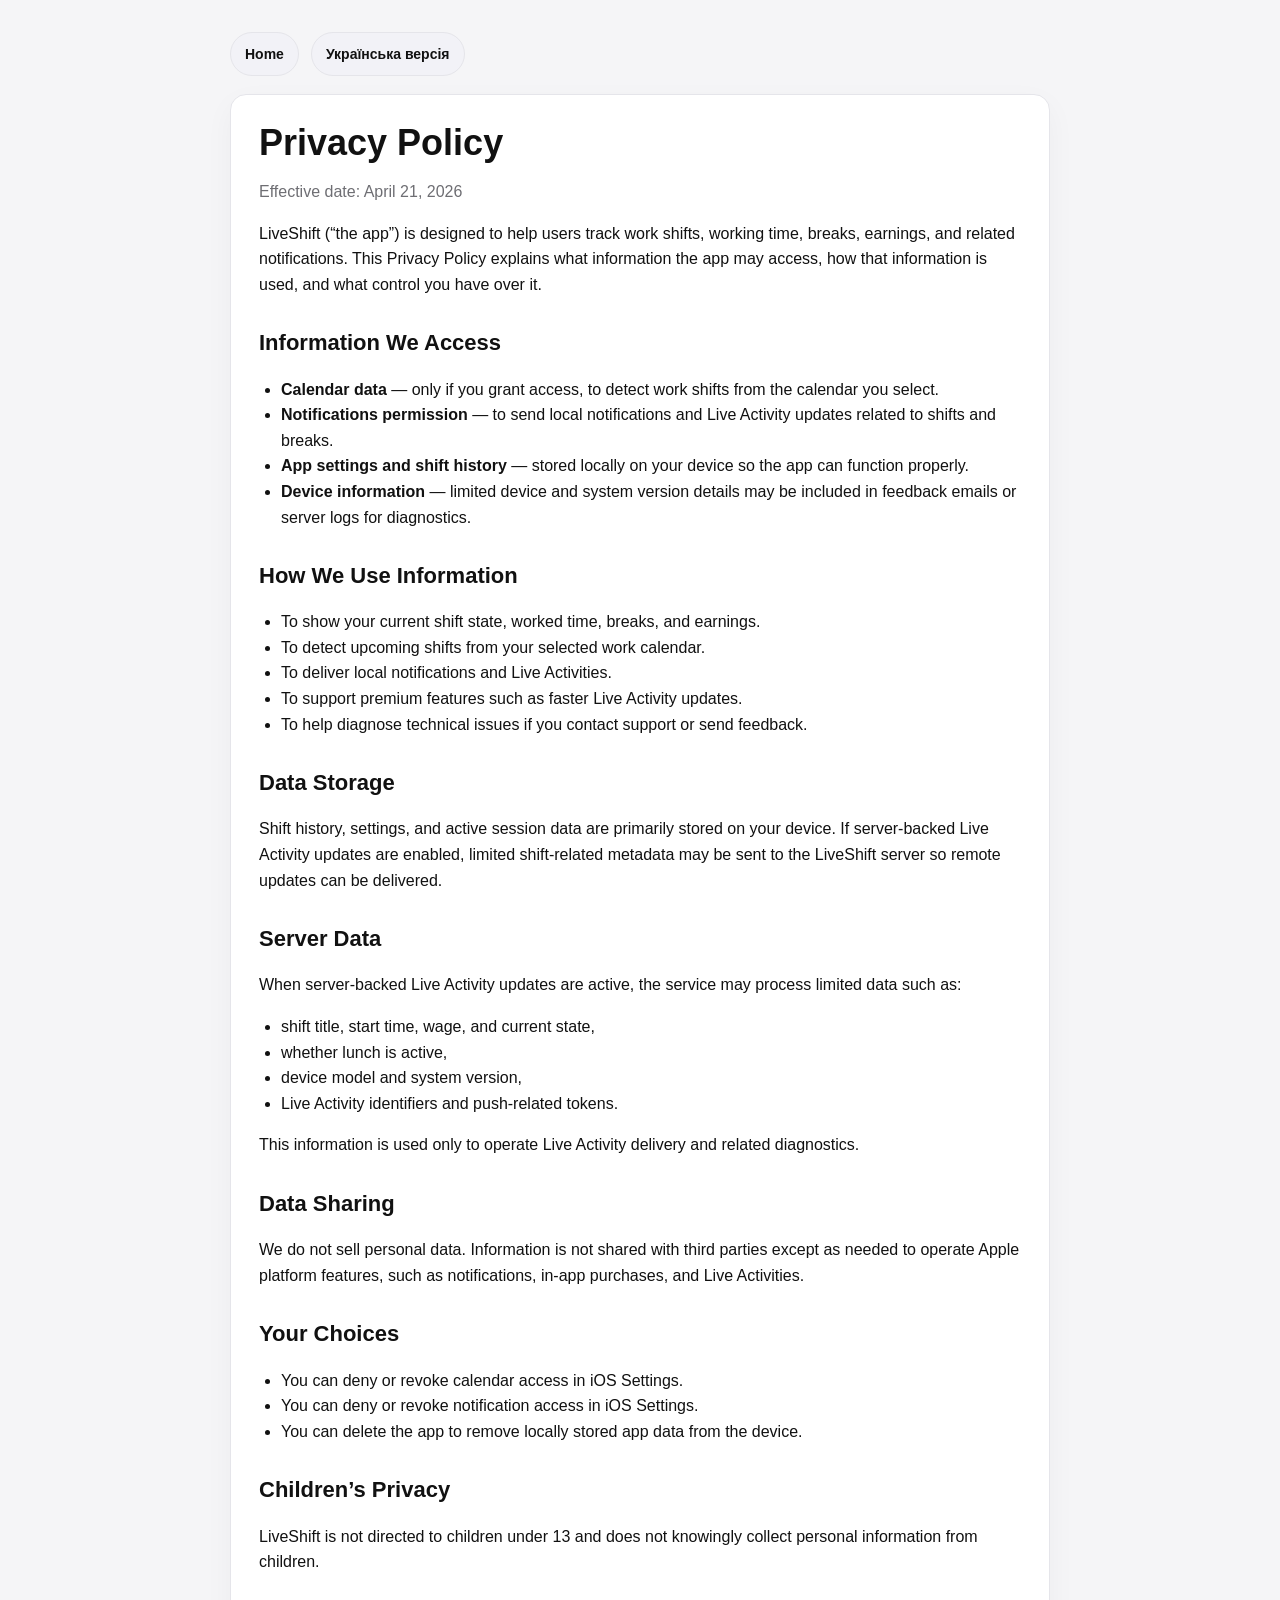
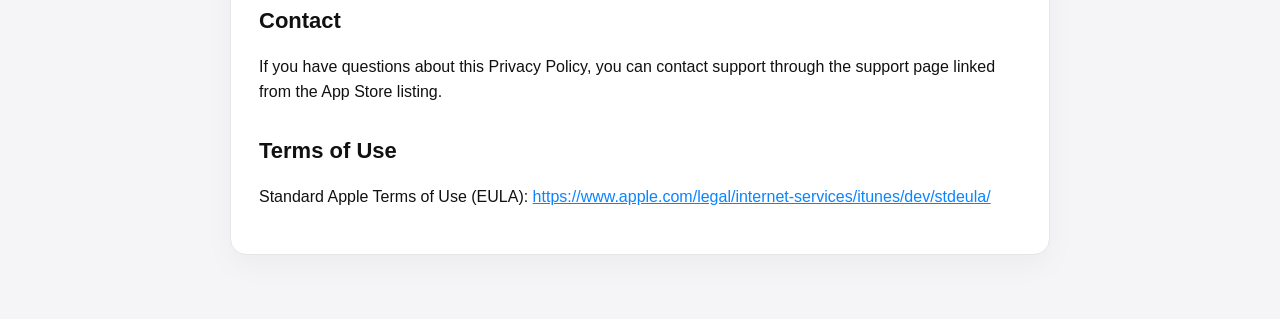
==== privacy-policy-en.html @ 9b794d7e "Initial GitHub Pages site" ====
<!doctype html>
<html lang="en">
<head>
  <meta charset="utf-8">
  <meta name="viewport" content="width=device-width, initial-scale=1">
  <title>LiveShift Privacy Policy</title>
  <style>
    :root {
      color-scheme: light;
      --bg: #f5f5f7;
      --card: #ffffff;
      --text: #111111;
      --muted: #6e6e73;
      --border: #e5e5ea;
      --accent: #0a84ff;
    }
    * { box-sizing: border-box; }
    body {
      margin: 0;
      font-family: -apple-system, BlinkMacSystemFont, "Segoe UI", sans-serif;
      background: var(--bg);
      color: var(--text);
      line-height: 1.6;
    }
    .wrap {
      max-width: 860px;
      margin: 0 auto;
      padding: 32px 20px 64px;
    }
    .card {
      background: var(--card);
      border: 1px solid var(--border);
      border-radius: 16px;
      padding: 28px;
      box-shadow: 0 10px 30px rgba(0,0,0,0.04);
    }
    h1 { font-size: 36px; line-height: 1.1; margin: 0 0 12px; }
    h2 { font-size: 22px; margin: 28px 0 10px; }
    p, li { font-size: 16px; }
    .muted { color: var(--muted); }
    a { color: var(--accent); }
    ul { padding-left: 22px; }
    .topbar {
      display: flex;
      gap: 12px;
      flex-wrap: wrap;
      margin-bottom: 18px;
    }
    .chip {
      text-decoration: none;
      color: var(--text);
      background: #f2f2f7;
      border: 1px solid var(--border);
      border-radius: 999px;
      padding: 10px 14px;
      font-weight: 600;
      font-size: 14px;
    }
  </style>
</head>
<body>
  <main class="wrap">
    <div class="topbar">
      <a class="chip" href="./index.html">Home</a>
      <a class="chip" href="./privacy-policy-uk.html">Українська версія</a>
    </div>

    <article class="card">
      <h1>Privacy Policy</h1>
      <p class="muted">Effective date: April 21, 2026</p>

      <p>
        LiveShift (“the app”) is designed to help users track work shifts, working time, breaks, earnings, and related notifications.
        This Privacy Policy explains what information the app may access, how that information is used, and what control you have over it.
      </p>

      <h2>Information We Access</h2>
      <ul>
        <li><strong>Calendar data</strong> — only if you grant access, to detect work shifts from the calendar you select.</li>
        <li><strong>Notifications permission</strong> — to send local notifications and Live Activity updates related to shifts and breaks.</li>
        <li><strong>App settings and shift history</strong> — stored locally on your device so the app can function properly.</li>
        <li><strong>Device information</strong> — limited device and system version details may be included in feedback emails or server logs for diagnostics.</li>
      </ul>

      <h2>How We Use Information</h2>
      <ul>
        <li>To show your current shift state, worked time, breaks, and earnings.</li>
        <li>To detect upcoming shifts from your selected work calendar.</li>
        <li>To deliver local notifications and Live Activities.</li>
        <li>To support premium features such as faster Live Activity updates.</li>
        <li>To help diagnose technical issues if you contact support or send feedback.</li>
      </ul>

      <h2>Data Storage</h2>
      <p>
        Shift history, settings, and active session data are primarily stored on your device. If server-backed Live Activity updates are enabled,
        limited shift-related metadata may be sent to the LiveShift server so remote updates can be delivered.
      </p>

      <h2>Server Data</h2>
      <p>
        When server-backed Live Activity updates are active, the service may process limited data such as:
      </p>
      <ul>
        <li>shift title, start time, wage, and current state,</li>
        <li>whether lunch is active,</li>
        <li>device model and system version,</li>
        <li>Live Activity identifiers and push-related tokens.</li>
      </ul>
      <p>
        This information is used only to operate Live Activity delivery and related diagnostics.
      </p>

      <h2>Data Sharing</h2>
      <p>
        We do not sell personal data. Information is not shared with third parties except as needed to operate Apple platform features,
        such as notifications, in-app purchases, and Live Activities.
      </p>

      <h2>Your Choices</h2>
      <ul>
        <li>You can deny or revoke calendar access in iOS Settings.</li>
        <li>You can deny or revoke notification access in iOS Settings.</li>
        <li>You can delete the app to remove locally stored app data from the device.</li>
      </ul>

      <h2>Children’s Privacy</h2>
      <p>
        LiveShift is not directed to children under 13 and does not knowingly collect personal information from children.
      </p>

      <h2>Contact</h2>
      <p>
        If you have questions about this Privacy Policy, you can contact support through the support page linked from the App Store listing.
      </p>

      <h2>Terms of Use</h2>
      <p>
        Standard Apple Terms of Use (EULA):
        <a href="https://www.apple.com/legal/internet-services/itunes/dev/stdeula/">
          https://www.apple.com/legal/internet-services/itunes/dev/stdeula/
        </a>
      </p>
    </article>
  </main>
</body>
</html>
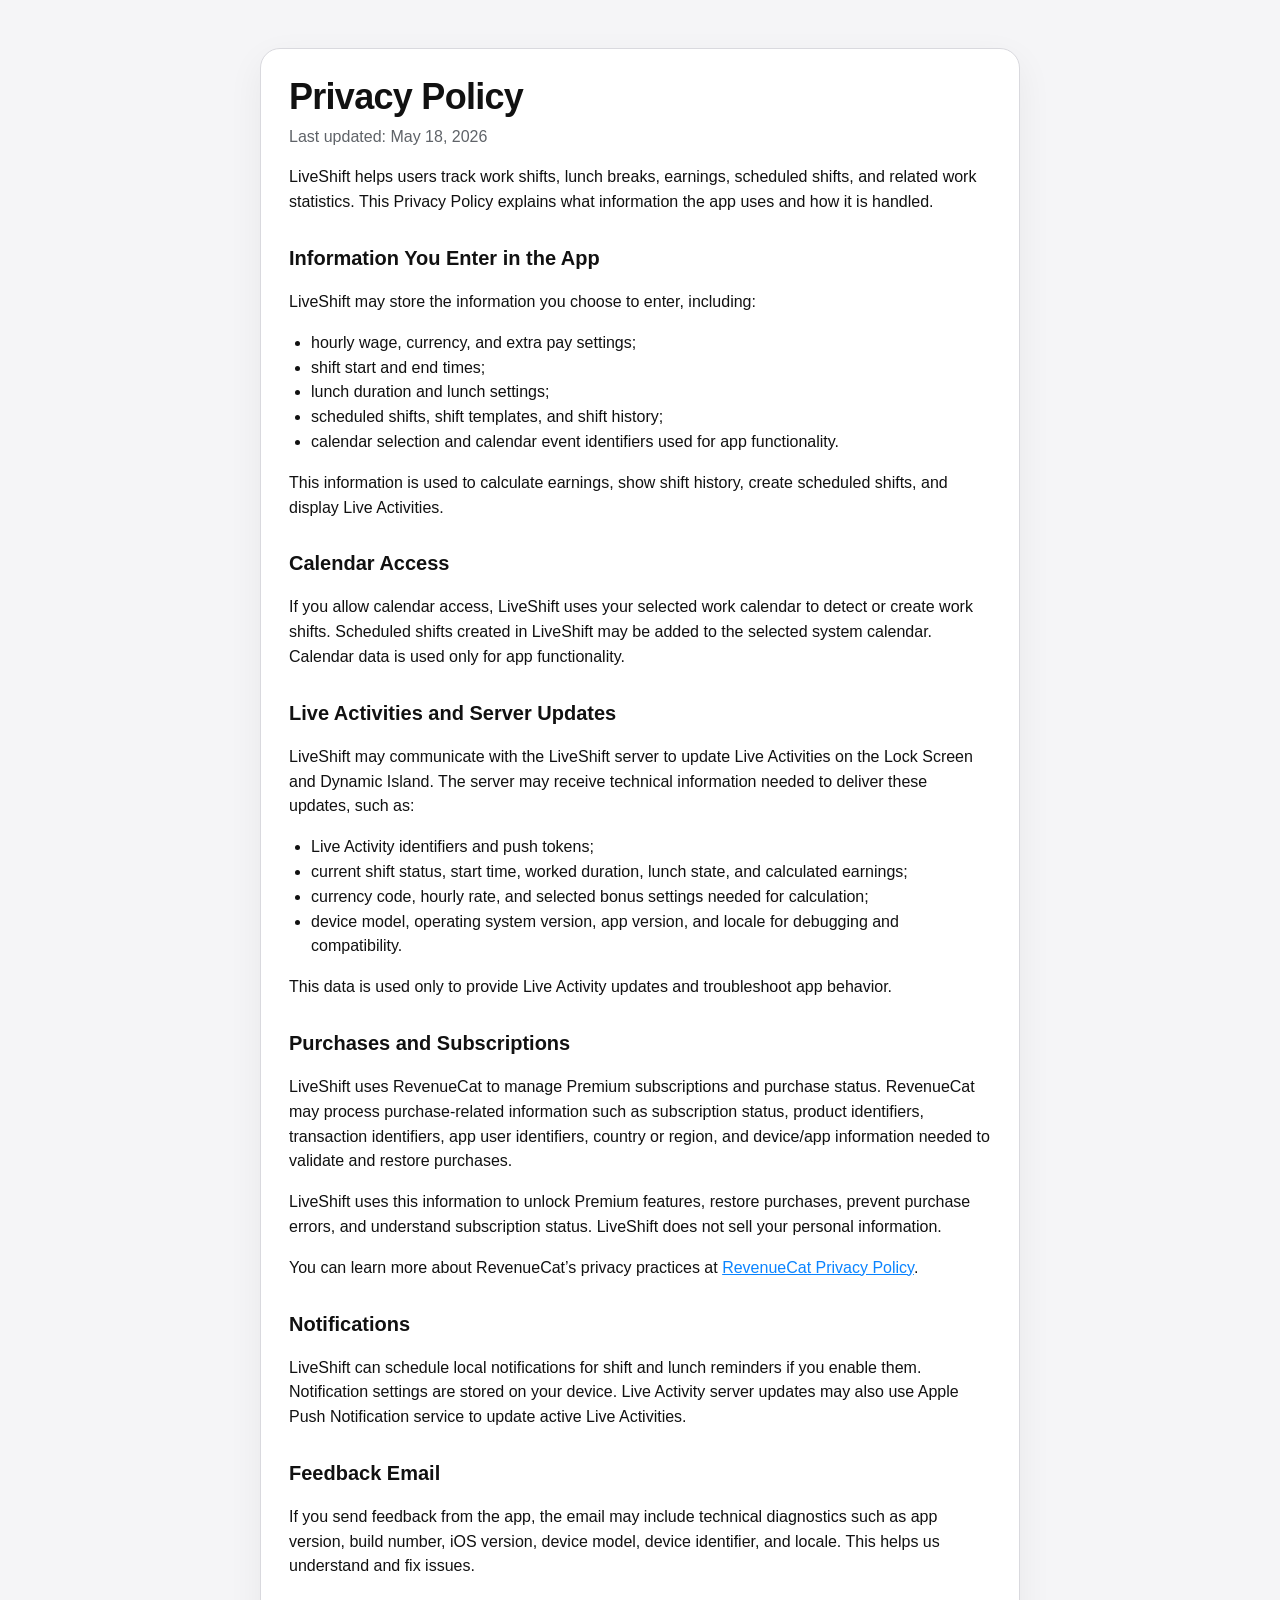
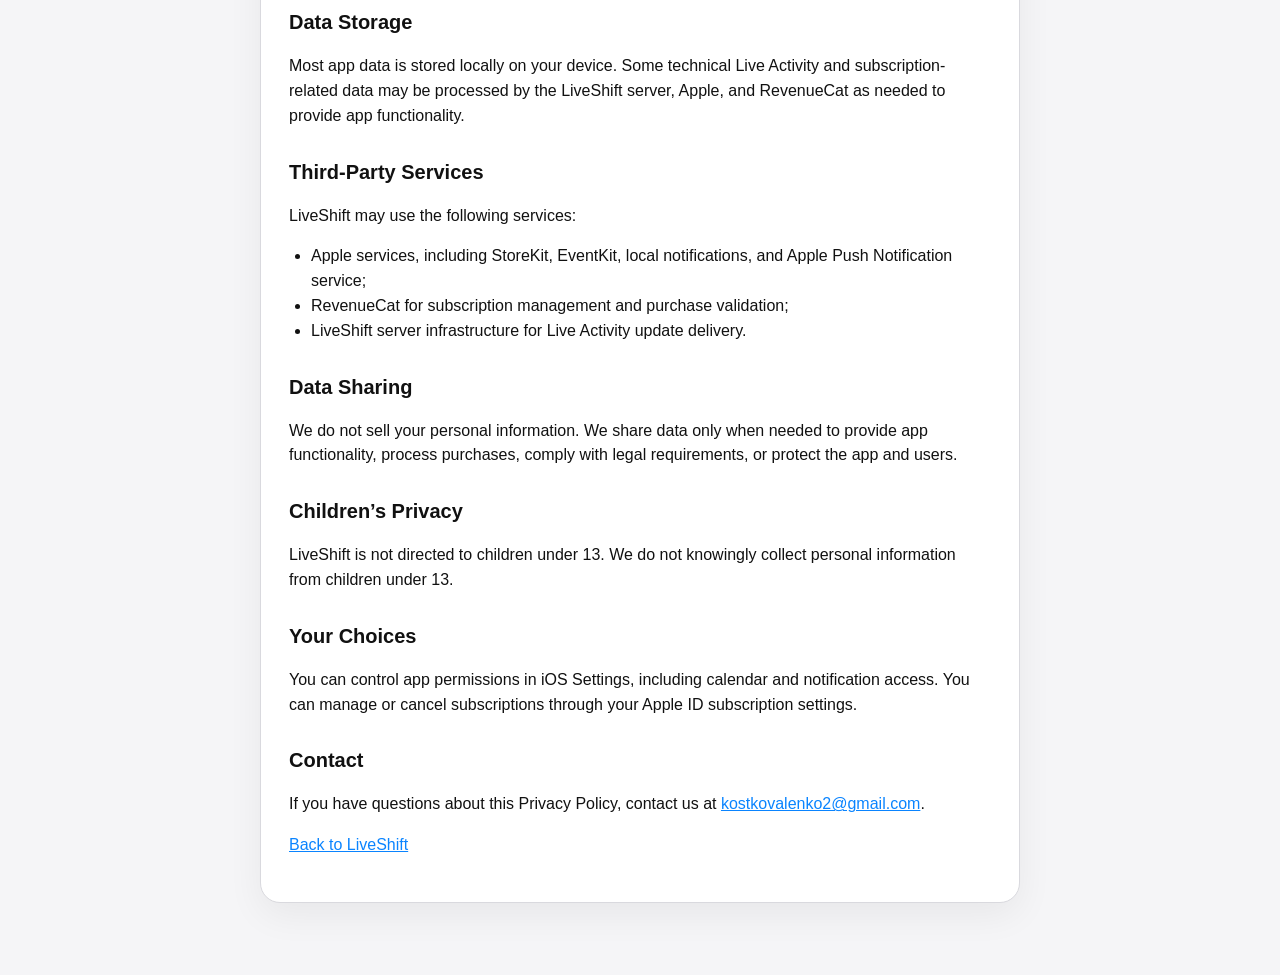
==== commit c71f2c31: "Update PP" ====
--- a/privacy-policy-en.html
+++ b/privacy-policy-en.html
@@ -6,142 +6,145 @@
   <title>LiveShift Privacy Policy</title>
   <style>
     :root {
-      color-scheme: light;
+      color-scheme: light dark;
       --bg: #f5f5f7;
       --card: #ffffff;
       --text: #111111;
-      --muted: #6e6e73;
-      --border: #e5e5ea;
+      --secondary: #5f6368;
+      --border: #d9d9de;
       --accent: #0a84ff;
     }
-    * { box-sizing: border-box; }
+
+    @media (prefers-color-scheme: dark) {
+      :root {
+        --bg: #000000;
+        --card: #1c1c1e;
+        --text: #f5f5f7;
+        --secondary: #a1a1a6;
+        --border: #2c2c2e;
+      }
+    }
+
     body {
       margin: 0;
       font-family: -apple-system, BlinkMacSystemFont, "Segoe UI", sans-serif;
       background: var(--bg);
       color: var(--text);
-      line-height: 1.6;
+      line-height: 1.55;
     }
-    .wrap {
-      max-width: 860px;
+
+    main {
+      max-width: 760px;
       margin: 0 auto;
-      padding: 32px 20px 64px;
+      padding: 48px 20px 72px;
     }
+
     .card {
       background: var(--card);
       border: 1px solid var(--border);
-      border-radius: 16px;
+      border-radius: 20px;
       padding: 28px;
-      box-shadow: 0 10px 30px rgba(0,0,0,0.04);
+      box-shadow: 0 12px 36px rgba(0, 0, 0, 0.06);
     }
-    h1 { font-size: 36px; line-height: 1.1; margin: 0 0 12px; }
-    h2 { font-size: 22px; margin: 28px 0 10px; }
-    p, li { font-size: 16px; }
-    .muted { color: var(--muted); }
-    a { color: var(--accent); }
-    ul { padding-left: 22px; }
-    .topbar {
-      display: flex;
-      gap: 12px;
-      flex-wrap: wrap;
-      margin-bottom: 18px;
+
+    h1 {
+      margin: 0 0 8px;
+      font-size: 36px;
+      line-height: 1.1;
+      letter-spacing: -0.02em;
     }
-    .chip {
-      text-decoration: none;
-      color: var(--text);
-      background: #f2f2f7;
-      border: 1px solid var(--border);
-      border-radius: 999px;
-      padding: 10px 14px;
-      font-weight: 600;
-      font-size: 14px;
+
+    h2 {
+      margin: 28px 0 10px;
+      font-size: 20px;
+    }
+
+    p, li {
+      font-size: 16px;
+    }
+
+    .updated {
+      color: var(--secondary);
+      margin-top: 0;
+    }
+
+    a {
+      color: var(--accent);
+    }
+
+    ul {
+      padding-left: 22px;
     }
   </style>
 </head>
 <body>
-  <main class="wrap">
-    <div class="topbar">
-      <a class="chip" href="./index.html">Home</a>
-      <a class="chip" href="./privacy-policy-uk.html">Українська версія</a>
-    </div>
+  <main>
+    <div class="card">
+      <h1>Privacy Policy</h1>
+      <p class="updated">Last updated: May 18, 2026</p>
 
-    <article class="card">
-      <h1>Privacy Policy</h1>
-      <p class="muted">Effective date: April 21, 2026</p>
+      <p>LiveShift helps users track work shifts, lunch breaks, earnings, scheduled shifts, and related work statistics. This Privacy Policy explains what information the app uses and how it is handled.</p>
 
-      <p>
-        LiveShift (“the app”) is designed to help users track work shifts, working time, breaks, earnings, and related notifications.
-        This Privacy Policy explains what information the app may access, how that information is used, and what control you have over it.
-      </p>
+      <h2>Information You Enter in the App</h2>
+      <p>LiveShift may store the information you choose to enter, including:</p>
+      <ul>
+        <li>hourly wage, currency, and extra pay settings;</li>
+        <li>shift start and end times;</li>
+        <li>lunch duration and lunch settings;</li>
+        <li>scheduled shifts, shift templates, and shift history;</li>
+        <li>calendar selection and calendar event identifiers used for app functionality.</li>
+      </ul>
+      <p>This information is used to calculate earnings, show shift history, create scheduled shifts, and display Live Activities.</p>
 
-      <h2>Information We Access</h2>
+      <h2>Calendar Access</h2>
+      <p>If you allow calendar access, LiveShift uses your selected work calendar to detect or create work shifts. Scheduled shifts created in LiveShift may be added to the selected system calendar. Calendar data is used only for app functionality.</p>
+
+      <h2>Live Activities and Server Updates</h2>
+      <p>LiveShift may communicate with the LiveShift server to update Live Activities on the Lock Screen and Dynamic Island. The server may receive technical information needed to deliver these updates, such as:</p>
       <ul>
-        <li><strong>Calendar data</strong> — only if you grant access, to detect work shifts from the calendar you select.</li>
-        <li><strong>Notifications permission</strong> — to send local notifications and Live Activity updates related to shifts and breaks.</li>
-        <li><strong>App settings and shift history</strong> — stored locally on your device so the app can function properly.</li>
-        <li><strong>Device information</strong> — limited device and system version details may be included in feedback emails or server logs for diagnostics.</li>
+        <li>Live Activity identifiers and push tokens;</li>
+        <li>current shift status, start time, worked duration, lunch state, and calculated earnings;</li>
+        <li>currency code, hourly rate, and selected bonus settings needed for calculation;</li>
+        <li>device model, operating system version, app version, and locale for debugging and compatibility.</li>
+      </ul>
+      <p>This data is used only to provide Live Activity updates and troubleshoot app behavior.</p>
+
+      <h2>Purchases and Subscriptions</h2>
+      <p>LiveShift uses RevenueCat to manage Premium subscriptions and purchase status. RevenueCat may process purchase-related information such as subscription status, product identifiers, transaction identifiers, app user identifiers, country or region, and device/app information needed to validate and restore purchases.</p>
+      <p>LiveShift uses this information to unlock Premium features, restore purchases, prevent purchase errors, and understand subscription status. LiveShift does not sell your personal information.</p>
+      <p>You can learn more about RevenueCat’s privacy practices at <a href="https://www.revenuecat.com/privacy/">RevenueCat Privacy Policy</a>.</p>
+
+      <h2>Notifications</h2>
+      <p>LiveShift can schedule local notifications for shift and lunch reminders if you enable them. Notification settings are stored on your device. Live Activity server updates may also use Apple Push Notification service to update active Live Activities.</p>
+
+      <h2>Feedback Email</h2>
+      <p>If you send feedback from the app, the email may include technical diagnostics such as app version, build number, iOS version, device model, device identifier, and locale. This helps us understand and fix issues.</p>
+
+      <h2>Data Storage</h2>
+      <p>Most app data is stored locally on your device. Some technical Live Activity and subscription-related data may be processed by the LiveShift server, Apple, and RevenueCat as needed to provide app functionality.</p>
+
+      <h2>Third-Party Services</h2>
+      <p>LiveShift may use the following services:</p>
+      <ul>
+        <li>Apple services, including StoreKit, EventKit, local notifications, and Apple Push Notification service;</li>
+        <li>RevenueCat for subscription management and purchase validation;</li>
+        <li>LiveShift server infrastructure for Live Activity update delivery.</li>
       </ul>
 
-      <h2>How We Use Information</h2>
-      <ul>
-        <li>To show your current shift state, worked time, breaks, and earnings.</li>
-        <li>To detect upcoming shifts from your selected work calendar.</li>
-        <li>To deliver local notifications and Live Activities.</li>
-        <li>To support premium features such as faster Live Activity updates.</li>
-        <li>To help diagnose technical issues if you contact support or send feedback.</li>
-      </ul>
+      <h2>Data Sharing</h2>
+      <p>We do not sell your personal information. We share data only when needed to provide app functionality, process purchases, comply with legal requirements, or protect the app and users.</p>
 
-      <h2>Data Storage</h2>
-      <p>
-        Shift history, settings, and active session data are primarily stored on your device. If server-backed Live Activity updates are enabled,
-        limited shift-related metadata may be sent to the LiveShift server so remote updates can be delivered.
-      </p>
-
-      <h2>Server Data</h2>
-      <p>
-        When server-backed Live Activity updates are active, the service may process limited data such as:
-      </p>
-      <ul>
-        <li>shift title, start time, wage, and current state,</li>
-        <li>whether lunch is active,</li>
-        <li>device model and system version,</li>
-        <li>Live Activity identifiers and push-related tokens.</li>
-      </ul>
-      <p>
-        This information is used only to operate Live Activity delivery and related diagnostics.
-      </p>
-
-      <h2>Data Sharing</h2>
-      <p>
-        We do not sell personal data. Information is not shared with third parties except as needed to operate Apple platform features,
-        such as notifications, in-app purchases, and Live Activities.
-      </p>
+      <h2>Children’s Privacy</h2>
+      <p>LiveShift is not directed to children under 13. We do not knowingly collect personal information from children under 13.</p>
 
       <h2>Your Choices</h2>
-      <ul>
-        <li>You can deny or revoke calendar access in iOS Settings.</li>
-        <li>You can deny or revoke notification access in iOS Settings.</li>
-        <li>You can delete the app to remove locally stored app data from the device.</li>
-      </ul>
-
-      <h2>Children’s Privacy</h2>
-      <p>
-        LiveShift is not directed to children under 13 and does not knowingly collect personal information from children.
-      </p>
+      <p>You can control app permissions in iOS Settings, including calendar and notification access. You can manage or cancel subscriptions through your Apple ID subscription settings.</p>
 
       <h2>Contact</h2>
-      <p>
-        If you have questions about this Privacy Policy, you can contact support through the support page linked from the App Store listing.
-      </p>
+      <p>If you have questions about this Privacy Policy, contact us at <a href="mailto:kostkovalenko2@gmail.com">kostkovalenko2@gmail.com</a>.</p>
 
-      <h2>Terms of Use</h2>
-      <p>
-        Standard Apple Terms of Use (EULA):
-        <a href="https://www.apple.com/legal/internet-services/itunes/dev/stdeula/">
-          https://www.apple.com/legal/internet-services/itunes/dev/stdeula/
-        </a>
-      </p>
-    </article>
+      <p><a href="index.html">Back to LiveShift</a></p>
+    </div>
   </main>
 </body>
 </html>
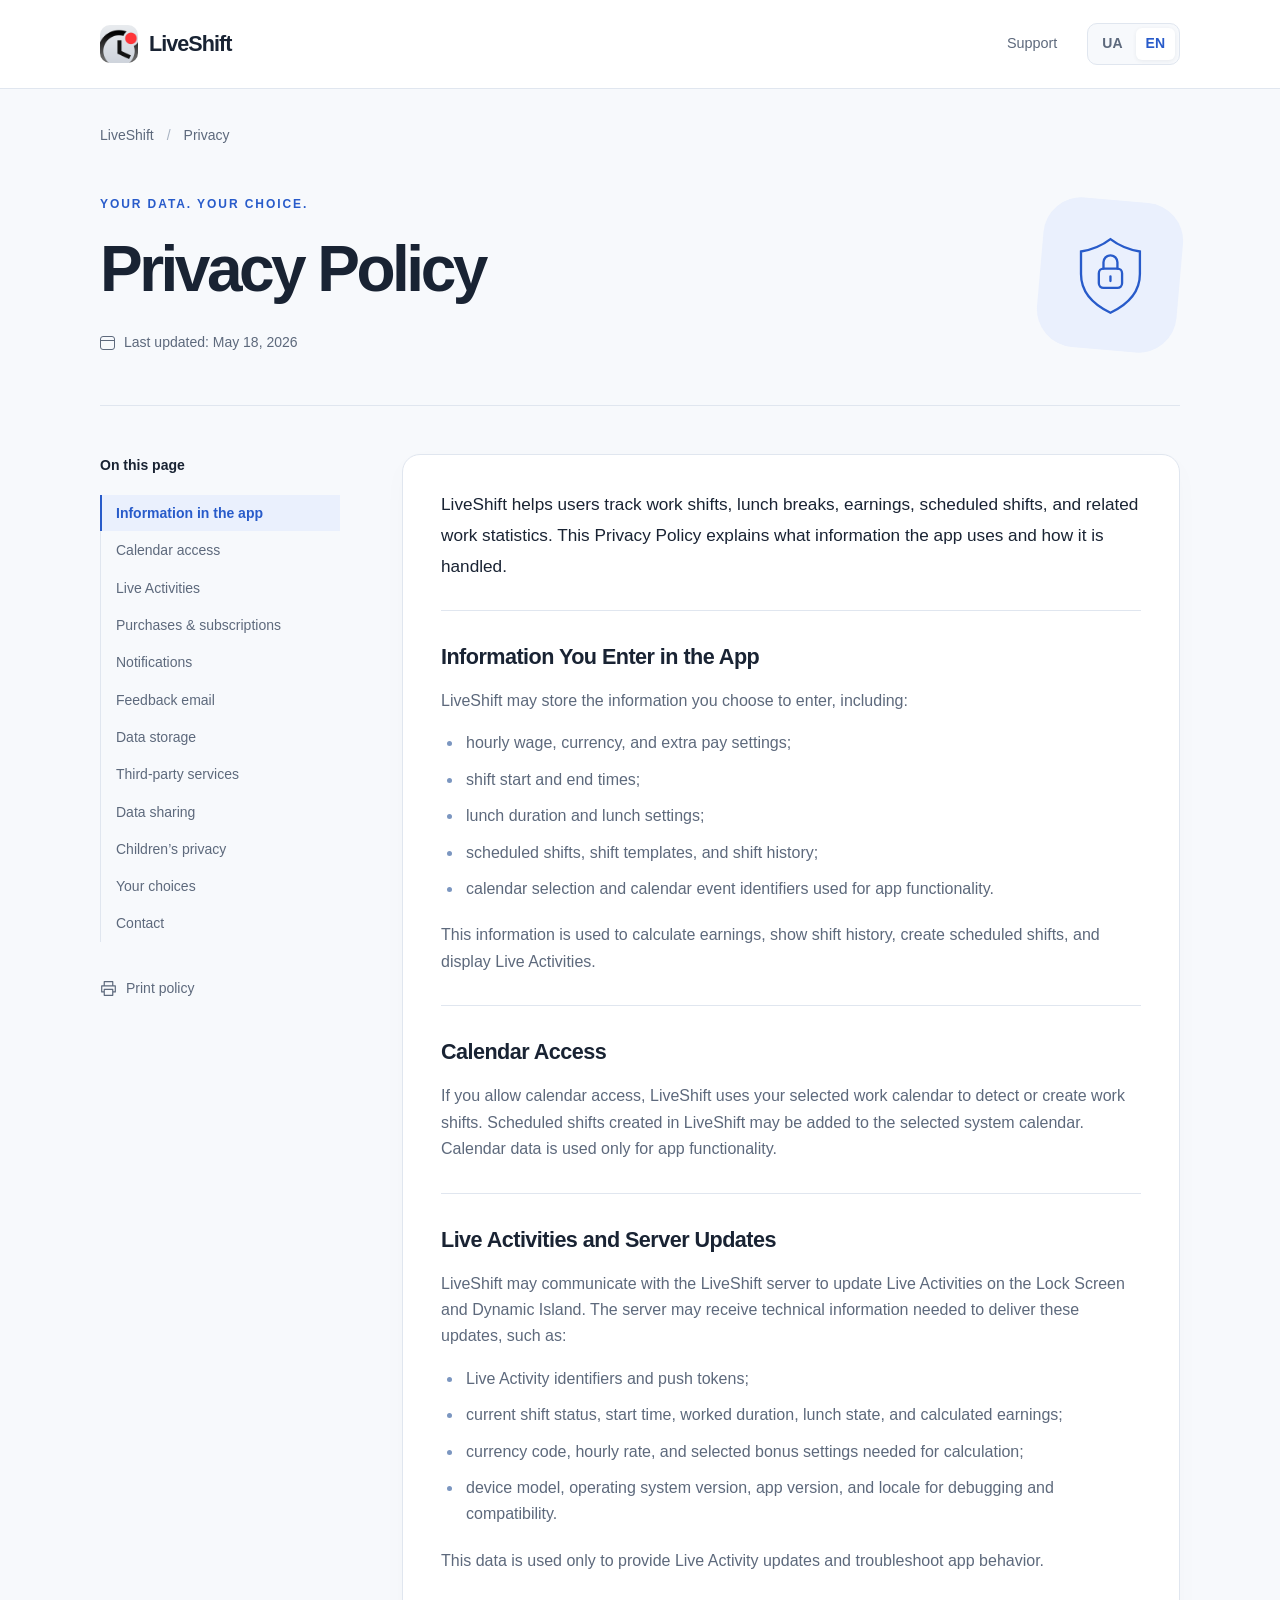
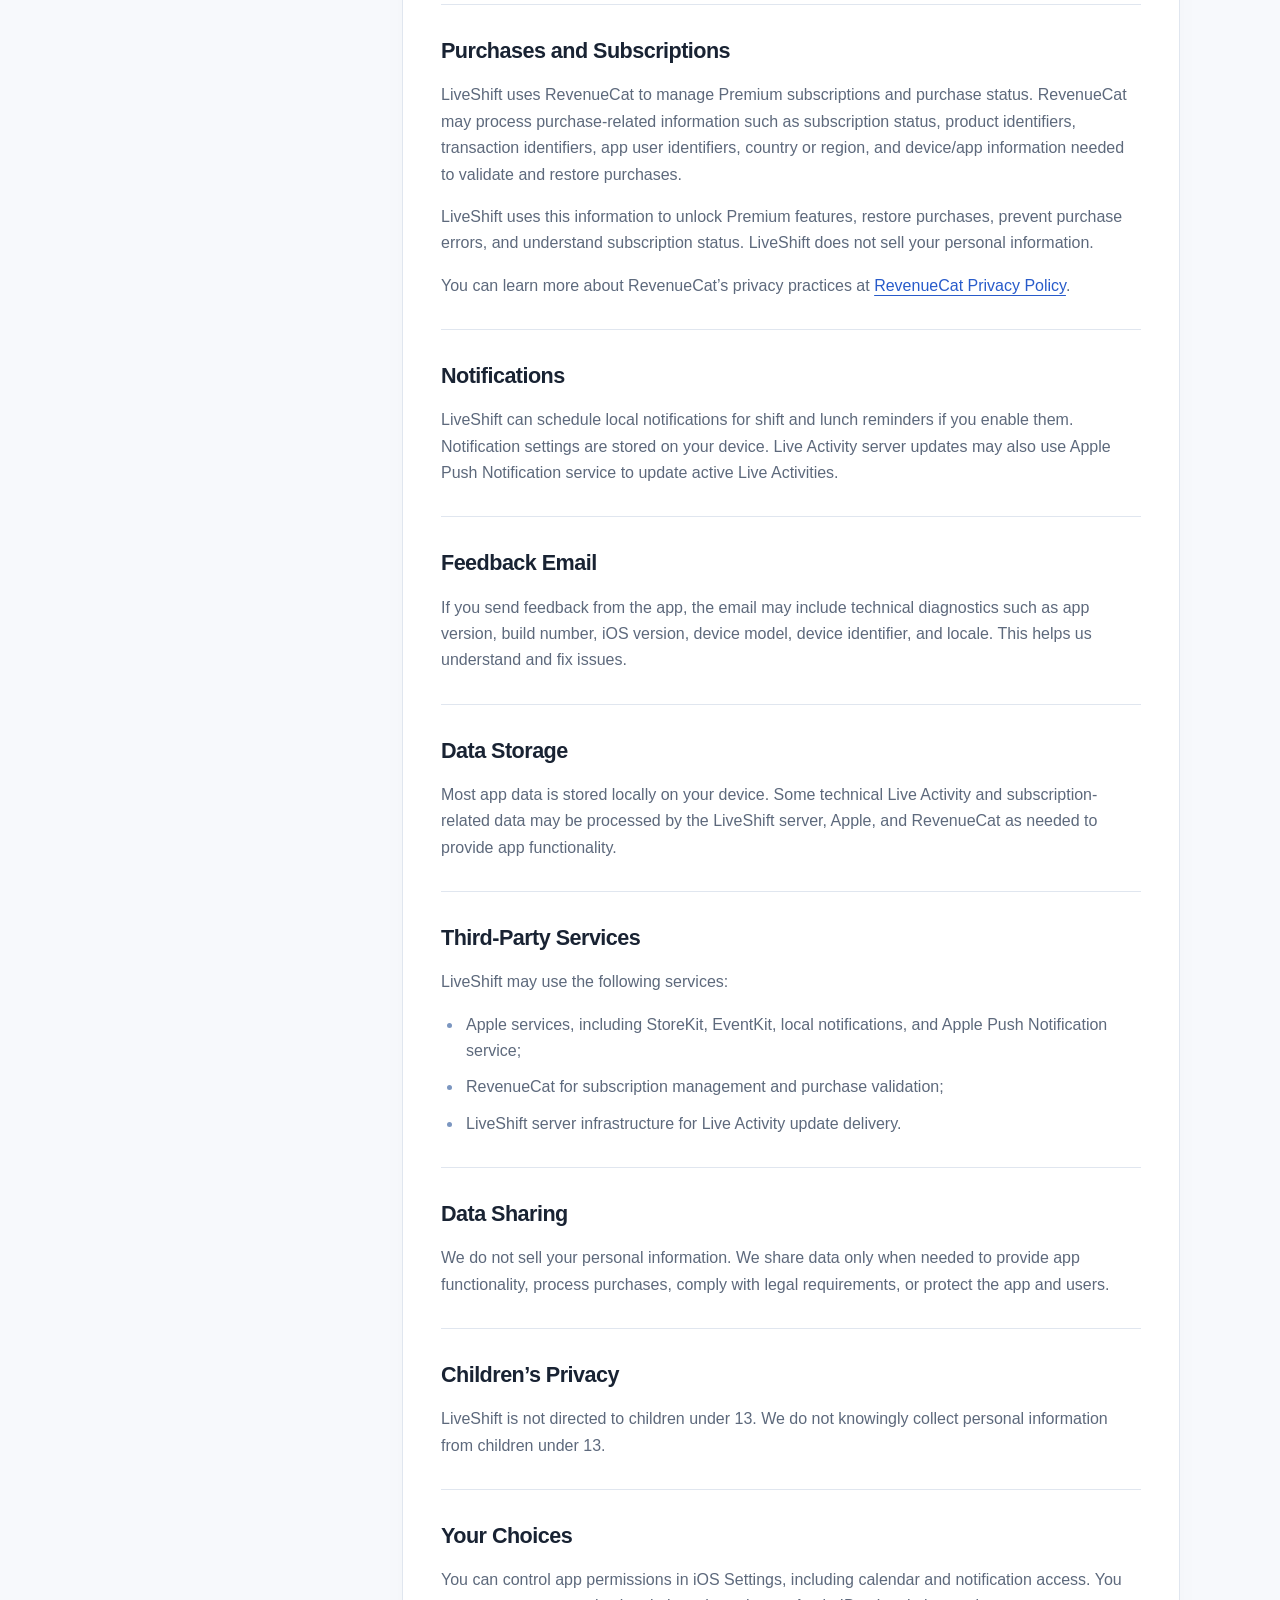
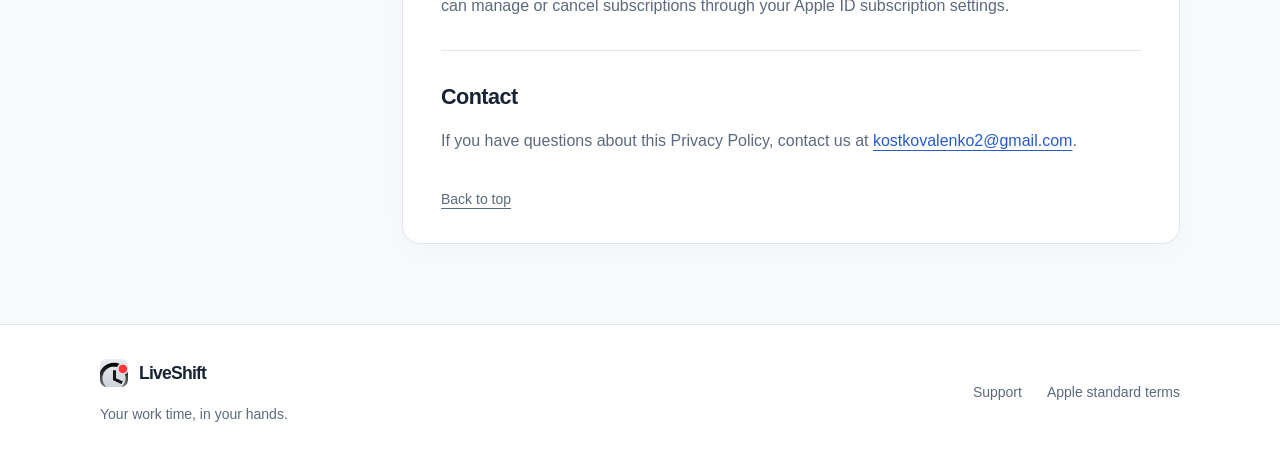
==== commit 40344aea: "Redesign LiveShift privacy policy in Ukrainian and English" ====
--- a/privacy-policy-en.html
+++ b/privacy-policy-en.html
@@ -1,91 +1,31 @@
 <!doctype html>
 <html lang="en">
 <head>
-  <meta charset="utf-8">
-  <meta name="viewport" content="width=device-width, initial-scale=1">
-  <title>LiveShift Privacy Policy</title>
-  <style>
-    :root {
-      color-scheme: light dark;
-      --bg: #f5f5f7;
-      --card: #ffffff;
-      --text: #111111;
-      --secondary: #5f6368;
-      --border: #d9d9de;
-      --accent: #0a84ff;
-    }
+<meta charset="utf-8"><meta name="viewport" content="width=device-width, initial-scale=1">
+<meta name="description" content="LiveShift helps users track work shifts, lunch breaks, earnings, scheduled shifts, and related work statistics. This Privacy Policy explains what information the app uses and how it is handled.">
+<meta name="theme-color" content="#f7f9fc">
+<title>Privacy Policy — LiveShift</title>
+<link rel="icon" href="app-icon.png" type="image/png"><link rel="apple-touch-icon" href="app-icon.png">
+<link rel="alternate" hreflang="uk" href="privacy-policy-uk.html"><link rel="alternate" hreflang="en" href="privacy-policy-en.html">
+<link rel="stylesheet" href="style.css"><script src="app.js" defer></script>
+</head>
+<body id="top">
+<a class="skip" href="#policy">Skip to policy</a>
+<header class="header"><div class="header-inner">
+ <a class="brand" href="index.html" aria-label="LiveShift"><img src="app-icon.png" width="38" height="38" alt=""><span>LiveShift</span></a>
+ <div class="header-right"><a class="support" href="mailto:kostkovalenko2@gmail.com">Support</a><nav class="language" aria-label="Language"><a href="privacy-policy-uk.html" lang="uk" hreflang="uk" >UA</a><a href="privacy-policy-en.html" lang="en" hreflang="en" aria-current="page" >EN</a></nav></div>
+</div></header>
+<main class="wrap">
+ <div class="breadcrumb"><span>LiveShift</span><span class="divider">/</span><span>Privacy</span></div>
+ <div class="hero">
+  <div class="hero-copy"><p class="eyebrow">YOUR DATA. YOUR CHOICE.</p><h1>Privacy Policy</h1><p class="updated"><span class="calendar-icon" aria-hidden="true"></span>Last updated: May 18, 2026</p></div>
+  <div class="hero-symbol" aria-hidden="true"><svg viewBox="0 0 120 120" fill="none"><path d="M60 13c13 10 26 14 38 16v29c0 24-15 39-38 50-23-11-38-26-38-50V29c12-2 25-6 38-16Z" stroke="currentColor" stroke-width="3"/><rect x="45" y="51" width="30" height="25" rx="6" stroke="currentColor" stroke-width="3"/><path d="M51 51v-8a9 9 0 0 1 18 0v8M60 61v6" stroke="currentColor" stroke-width="3" stroke-linecap="round"/></svg></div>
+ </div>
+ <div class="document-layout">
+  <aside><div class="sidebar"><p class="toc-title">On this page</p><nav class="toc" aria-label="On this page"><a href="#information">Information in the app</a><a href="#calendar">Calendar access</a><a href="#live-activities">Live Activities</a><a href="#purchases">Purchases &amp; subscriptions</a><a href="#notifications">Notifications</a><a href="#feedback">Feedback email</a><a href="#storage">Data storage</a><a href="#services">Third-party services</a><a href="#sharing">Data sharing</a><a href="#children">Children’s privacy</a><a href="#choices">Your choices</a><a href="#contact">Contact</a></nav><button class="print" type="button"><svg viewBox="0 0 20 20" fill="none" aria-hidden="true"><path d="M5 7V2h10v5M5 14H2V7h16v7h-3M5 11h10v7H5z" stroke="currentColor" stroke-width="1.4" stroke-linejoin="round"/></svg>Print policy</button></div></aside>
+  <article id="policy"><div class="intro"><p>LiveShift helps users track work shifts, lunch breaks, earnings, scheduled shifts, and related work statistics. This Privacy Policy explains what information the app uses and how it is handled.</p>
 
-    @media (prefers-color-scheme: dark) {
-      :root {
-        --bg: #000000;
-        --card: #1c1c1e;
-        --text: #f5f5f7;
-        --secondary: #a1a1a6;
-        --border: #2c2c2e;
-      }
-    }
-
-    body {
-      margin: 0;
-      font-family: -apple-system, BlinkMacSystemFont, "Segoe UI", sans-serif;
-      background: var(--bg);
-      color: var(--text);
-      line-height: 1.55;
-    }
-
-    main {
-      max-width: 760px;
-      margin: 0 auto;
-      padding: 48px 20px 72px;
-    }
-
-    .card {
-      background: var(--card);
-      border: 1px solid var(--border);
-      border-radius: 20px;
-      padding: 28px;
-      box-shadow: 0 12px 36px rgba(0, 0, 0, 0.06);
-    }
-
-    h1 {
-      margin: 0 0 8px;
-      font-size: 36px;
-      line-height: 1.1;
-      letter-spacing: -0.02em;
-    }
-
-    h2 {
-      margin: 28px 0 10px;
-      font-size: 20px;
-    }
-
-    p, li {
-      font-size: 16px;
-    }
-
-    .updated {
-      color: var(--secondary);
-      margin-top: 0;
-    }
-
-    a {
-      color: var(--accent);
-    }
-
-    ul {
-      padding-left: 22px;
-    }
-  </style>
-</head>
-<body>
-  <main>
-    <div class="card">
-      <h1>Privacy Policy</h1>
-      <p class="updated">Last updated: May 18, 2026</p>
-
-      <p>LiveShift helps users track work shifts, lunch breaks, earnings, scheduled shifts, and related work statistics. This Privacy Policy explains what information the app uses and how it is handled.</p>
-
-      <h2>Information You Enter in the App</h2>
+      </div><section id="information"><h2>Information You Enter in the App</h2>
       <p>LiveShift may store the information you choose to enter, including:</p>
       <ul>
         <li>hourly wage, currency, and extra pay settings;</li>
@@ -96,10 +36,10 @@
       </ul>
       <p>This information is used to calculate earnings, show shift history, create scheduled shifts, and display Live Activities.</p>
 
-      <h2>Calendar Access</h2>
+      </section><section id="calendar"><h2>Calendar Access</h2>
       <p>If you allow calendar access, LiveShift uses your selected work calendar to detect or create work shifts. Scheduled shifts created in LiveShift may be added to the selected system calendar. Calendar data is used only for app functionality.</p>
 
-      <h2>Live Activities and Server Updates</h2>
+      </section><section id="live-activities"><h2>Live Activities and Server Updates</h2>
       <p>LiveShift may communicate with the LiveShift server to update Live Activities on the Lock Screen and Dynamic Island. The server may receive technical information needed to deliver these updates, such as:</p>
       <ul>
         <li>Live Activity identifiers and push tokens;</li>
@@ -109,21 +49,21 @@
       </ul>
       <p>This data is used only to provide Live Activity updates and troubleshoot app behavior.</p>
 
-      <h2>Purchases and Subscriptions</h2>
+      </section><section id="purchases"><h2>Purchases and Subscriptions</h2>
       <p>LiveShift uses RevenueCat to manage Premium subscriptions and purchase status. RevenueCat may process purchase-related information such as subscription status, product identifiers, transaction identifiers, app user identifiers, country or region, and device/app information needed to validate and restore purchases.</p>
       <p>LiveShift uses this information to unlock Premium features, restore purchases, prevent purchase errors, and understand subscription status. LiveShift does not sell your personal information.</p>
       <p>You can learn more about RevenueCat’s privacy practices at <a href="https://www.revenuecat.com/privacy/">RevenueCat Privacy Policy</a>.</p>
 
-      <h2>Notifications</h2>
+      </section><section id="notifications"><h2>Notifications</h2>
       <p>LiveShift can schedule local notifications for shift and lunch reminders if you enable them. Notification settings are stored on your device. Live Activity server updates may also use Apple Push Notification service to update active Live Activities.</p>
 
-      <h2>Feedback Email</h2>
+      </section><section id="feedback"><h2>Feedback Email</h2>
       <p>If you send feedback from the app, the email may include technical diagnostics such as app version, build number, iOS version, device model, device identifier, and locale. This helps us understand and fix issues.</p>
 
-      <h2>Data Storage</h2>
+      </section><section id="storage"><h2>Data Storage</h2>
       <p>Most app data is stored locally on your device. Some technical Live Activity and subscription-related data may be processed by the LiveShift server, Apple, and RevenueCat as needed to provide app functionality.</p>
 
-      <h2>Third-Party Services</h2>
+      </section><section id="services"><h2>Third-Party Services</h2>
       <p>LiveShift may use the following services:</p>
       <ul>
         <li>Apple services, including StoreKit, EventKit, local notifications, and Apple Push Notification service;</li>
@@ -131,20 +71,18 @@
         <li>LiveShift server infrastructure for Live Activity update delivery.</li>
       </ul>
 
-      <h2>Data Sharing</h2>
+      </section><section id="sharing"><h2>Data Sharing</h2>
       <p>We do not sell your personal information. We share data only when needed to provide app functionality, process purchases, comply with legal requirements, or protect the app and users.</p>
 
-      <h2>Children’s Privacy</h2>
+      </section><section id="children"><h2>Children’s Privacy</h2>
       <p>LiveShift is not directed to children under 13. We do not knowingly collect personal information from children under 13.</p>
 
-      <h2>Your Choices</h2>
+      </section><section id="choices"><h2>Your Choices</h2>
       <p>You can control app permissions in iOS Settings, including calendar and notification access. You can manage or cancel subscriptions through your Apple ID subscription settings.</p>
 
-      <h2>Contact</h2>
-      <p>If you have questions about this Privacy Policy, contact us at <a href="mailto:kostkovalenko2@gmail.com">kostkovalenko2@gmail.com</a>.</p>
-
-      <p><a href="index.html">Back to LiveShift</a></p>
-    </div>
-  </main>
-</body>
-</html>
+      </section><section id="contact"><h2>Contact</h2>
+      <p>If you have questions about this Privacy Policy, contact us at <a href="mailto:kostkovalenko2@gmail.com">kostkovalenko2@gmail.com</a>.</p></section><a class="back-top" href="#top">Back to top</a></article>
+ </div>
+</main>
+<footer><div class="footer-inner"><div><a class="brand footer-brand" href="index.html"><img src="app-icon.png" width="28" height="28" alt=""><span>LiveShift</span></a><p>Your work time, in your hands.</p></div><div class="footer-links"><a href="mailto:kostkovalenko2@gmail.com">Support</a><a href="https://www.apple.com/legal/internet-services/itunes/dev/stdeula/">Apple standard terms</a></div></div></footer>
+</body></html>
--- a/style.css
+++ b/style.css
@@ -0,0 +1,8 @@
+:root{color-scheme:light;--bg:#f7f9fc;--paper:#fff;--ink:#192333;--muted:#5d697c;--line:#e0e6ef;--blue:#285bca;--pale:#eaf0fd;--active:#dce7ff;--shadow:0 8px 28px #16244305}
+*{box-sizing:border-box}html{scroll-behavior:smooth;scroll-padding-top:110px}body{margin:0;background:var(--bg);color:var(--ink);font-family:-apple-system,BlinkMacSystemFont,"Segoe UI",sans-serif;font-size:1rem;line-height:1.65;-webkit-font-smoothing:antialiased}a{color:var(--blue);text-underline-offset:4px}button,a{-webkit-tap-highlight-color:transparent}a:focus-visible,button:focus-visible{outline:3px solid var(--blue);outline-offset:5px;border-radius:4px}.skip{position:fixed;top:-70px;left:20px;padding:10px 20px;background:var(--paper);z-index:100}.skip:focus{top:10px}.header{position:sticky;top:0;background:var(--paper);border-bottom:1px solid var(--line);z-index:10}.header-inner,.wrap,.footer-inner{max-width:1160px;padding-inline:40px;margin:auto}.header-inner{height:88px;display:flex;align-items:center;justify-content:space-between}.brand{display:inline-flex;align-items:center;gap:11px;text-decoration:none;color:var(--ink);font-size:1.35rem;font-weight:700;letter-spacing:-.045em}.brand img{border-radius:10px}.header-right{display:flex;align-items:center;gap:30px}.support{font-size:.9rem;color:var(--muted);text-decoration:none}.support:hover{color:var(--blue)}.language{display:flex;gap:3px;border:1px solid var(--line);padding:4px;border-radius:10px;background:var(--bg)}.language a{font-size:.875rem;padding:4px 10px;text-decoration:none;color:var(--muted);border-radius:6px;font-weight:600}.language a[aria-current]{background:var(--paper);color:var(--blue);box-shadow:0 1px 4px #18243b12}.breadcrumb{display:flex;align-items:center;gap:13px;font-size:.875rem;color:var(--muted);padding-top:35px}.breadcrumb .divider{color:#a8b3c2}.hero{display:flex;justify-content:space-between;align-items:center;padding:48px 0 51px;border-bottom:1px solid var(--line);gap:35px}.hero-copy{max-width:790px}.eyebrow{font-size:.75rem;font-weight:700;letter-spacing:.16em;color:var(--blue);margin:0 0 20px}h1{font-size:clamp(2.6rem,5vw,4rem);font-weight:650;letter-spacing:-.055em;line-height:1.08;margin:0 0 27px;max-width:760px}.updated{display:flex;align-items:center;gap:9px;color:var(--muted);font-size:.875rem;margin:0}.calendar-icon{width:15px;height:14px;border:1.3px solid currentColor;border-radius:3px;position:relative}.calendar-icon:before{content:"";position:absolute;left:0;right:0;top:3px;border-top:1.3px solid currentColor}.hero-symbol{flex:0 0 140px;height:150px;display:grid;place-items:center;background:var(--pale);border-radius:38px;color:var(--blue);transform:rotate(5deg)}.hero-symbol svg{width:93px;height:93px;transform:rotate(-5deg)}.document-layout{display:grid;grid-template-columns:240px minmax(0,1fr);gap:62px;padding:48px 0 80px}.sidebar{position:sticky;top:122px}.toc-title{margin:0 0 18px;color:var(--ink);font-size:.875rem;font-weight:650}.toc{display:flex;flex-direction:column;border-left:1px solid var(--line);gap:1px}.toc a{display:block;padding:8px 14px;color:var(--muted);font-size:.875rem;line-height:1.45;text-decoration:none;border-left:2px solid transparent;margin-left:-1px;transition:background .15s,color .15s}.toc a:hover{background:var(--pale);color:var(--blue)}.toc a[aria-current]{color:var(--blue);border-left-color:var(--blue);background:var(--pale);font-weight:550}.print{display:inline-flex;align-items:center;gap:9px;margin:26px 0 0;padding:9px 0;background:none;border:0;color:var(--muted);font:inherit;font-size:.875rem;cursor:pointer}.print:hover{color:var(--blue)}.print svg{width:17px;height:17px}article{min-width:0;background:var(--paper);padding:34px 38px 30px;border:1px solid var(--line);border-radius:18px;box-shadow:var(--shadow)}.intro{font-size:1.075rem;line-height:1.8;color:var(--ink);padding-bottom:28px;border-bottom:1px solid var(--line)}p{margin:0 0 16px}p:last-child{margin-bottom:0}section{padding-top:31px;scroll-margin-top:20px}section+section{margin-top:30px;border-top:1px solid var(--line)}h2{font-size:1.35rem;line-height:1.35;letter-spacing:-.025em;font-weight:650;margin:0 0 17px}article section p,article li{color:var(--muted)}ul{padding-left:22px;margin:16px 0 20px}li{padding-left:3px;margin:10px 0}li::marker{color:#7b96c0}article a{overflow-wrap:anywhere}.back-top{display:inline-block;font-size:.875rem;margin-top:34px;color:var(--muted)}footer{border-top:1px solid var(--line);background:var(--paper)}.footer-inner{display:flex;justify-content:space-between;gap:25px;padding-block:34px}.footer-brand{font-size:1.1rem}.footer-brand img{border-radius:7px}.footer-inner p{color:var(--muted);font-size:.875rem;margin:7px 0 0}.footer-links{display:flex;gap:25px;align-items:center;font-size:.875rem}.footer-links a{text-decoration:none;color:var(--muted)}.footer-links a:hover{color:var(--blue)}
+@media(min-width:1000px){html[lang=uk] h1{max-width:700px}html[lang=uk] .hero-copy{max-width:760px}}
+@media(max-width:1000px){.document-layout{grid-template-columns:205px minmax(0,1fr);gap:30px}.header-inner,.wrap,.footer-inner{padding-inline:28px}article{padding:28px}.hero-symbol{flex-basis:110px;height:120px;border-radius:29px}.hero-symbol svg{width:75px;height:75px}}
+@media(max-width:760px){.header-inner{height:72px}.header-inner,.wrap,.footer-inner{padding-inline:20px}.header-right{gap:15px}.brand{font-size:1.2rem}.brand img{width:33px;height:33px}.support{display:none}.breadcrumb{padding-top:24px;font-size:.8rem}.hero{padding:35px 0 32px;gap:15px}.hero-copy{width:100%}h1{font-size:clamp(2.3rem,8.7vw,3.5rem);margin-bottom:22px;overflow-wrap:normal}.hero-symbol{display:none}.eyebrow{font-size:.7rem;margin-bottom:16px}.updated{font-size:.8rem}.document-layout{display:block;padding:25px 0 45px}.sidebar{position:static;padding:17px 0 24px}.toc-title{margin-bottom:12px}.toc{display:grid;grid-template-columns:1fr 1fr;border:0;gap:4px 8px}.toc a{border:1px solid var(--line);background:var(--paper);border-radius:7px;margin:0;padding:9px 10px;font-size:.8rem}.toc a[aria-current]{border-color:var(--blue)}.print{margin:14px 0 0}.intro{font-size:1rem}article{padding:25px 21px;border-radius:14px}h2{font-size:1.24rem}section{padding-top:26px}section+section{margin-top:25px}.footer-inner{flex-direction:column;padding-block:28px}.footer-links{gap:20px;flex-wrap:wrap}}
+@media(prefers-color-scheme:dark){:root{color-scheme:dark;--bg:#101620;--paper:#171f2c;--ink:#edf2fc;--muted:#b2bed1;--line:#303b4d;--blue:#91b4ff;--pale:#202e49;--active:#2c4168}li::marker{color:#8ba5ce}}
+@media(prefers-reduced-motion:reduce){html{scroll-behavior:auto}*{transition:none!important}}
+@media print{body{background:white;color:#111}.header,.breadcrumb,.hero-symbol,aside,.back-top,footer,.skip{display:none}.wrap{max-width:100%;padding:0}.hero{padding:0 0 22px}.document-layout{display:block;padding-top:20px}article{border:0;padding:0;box-shadow:none}.intro,article section p,article li,.updated{color:#333}h1{font-size:30pt}h2{break-after:avoid}section{break-inside:auto}a{color:#111}section+section{margin-top:20px}.eyebrow{color:#333}html{scroll-padding-top:0}}
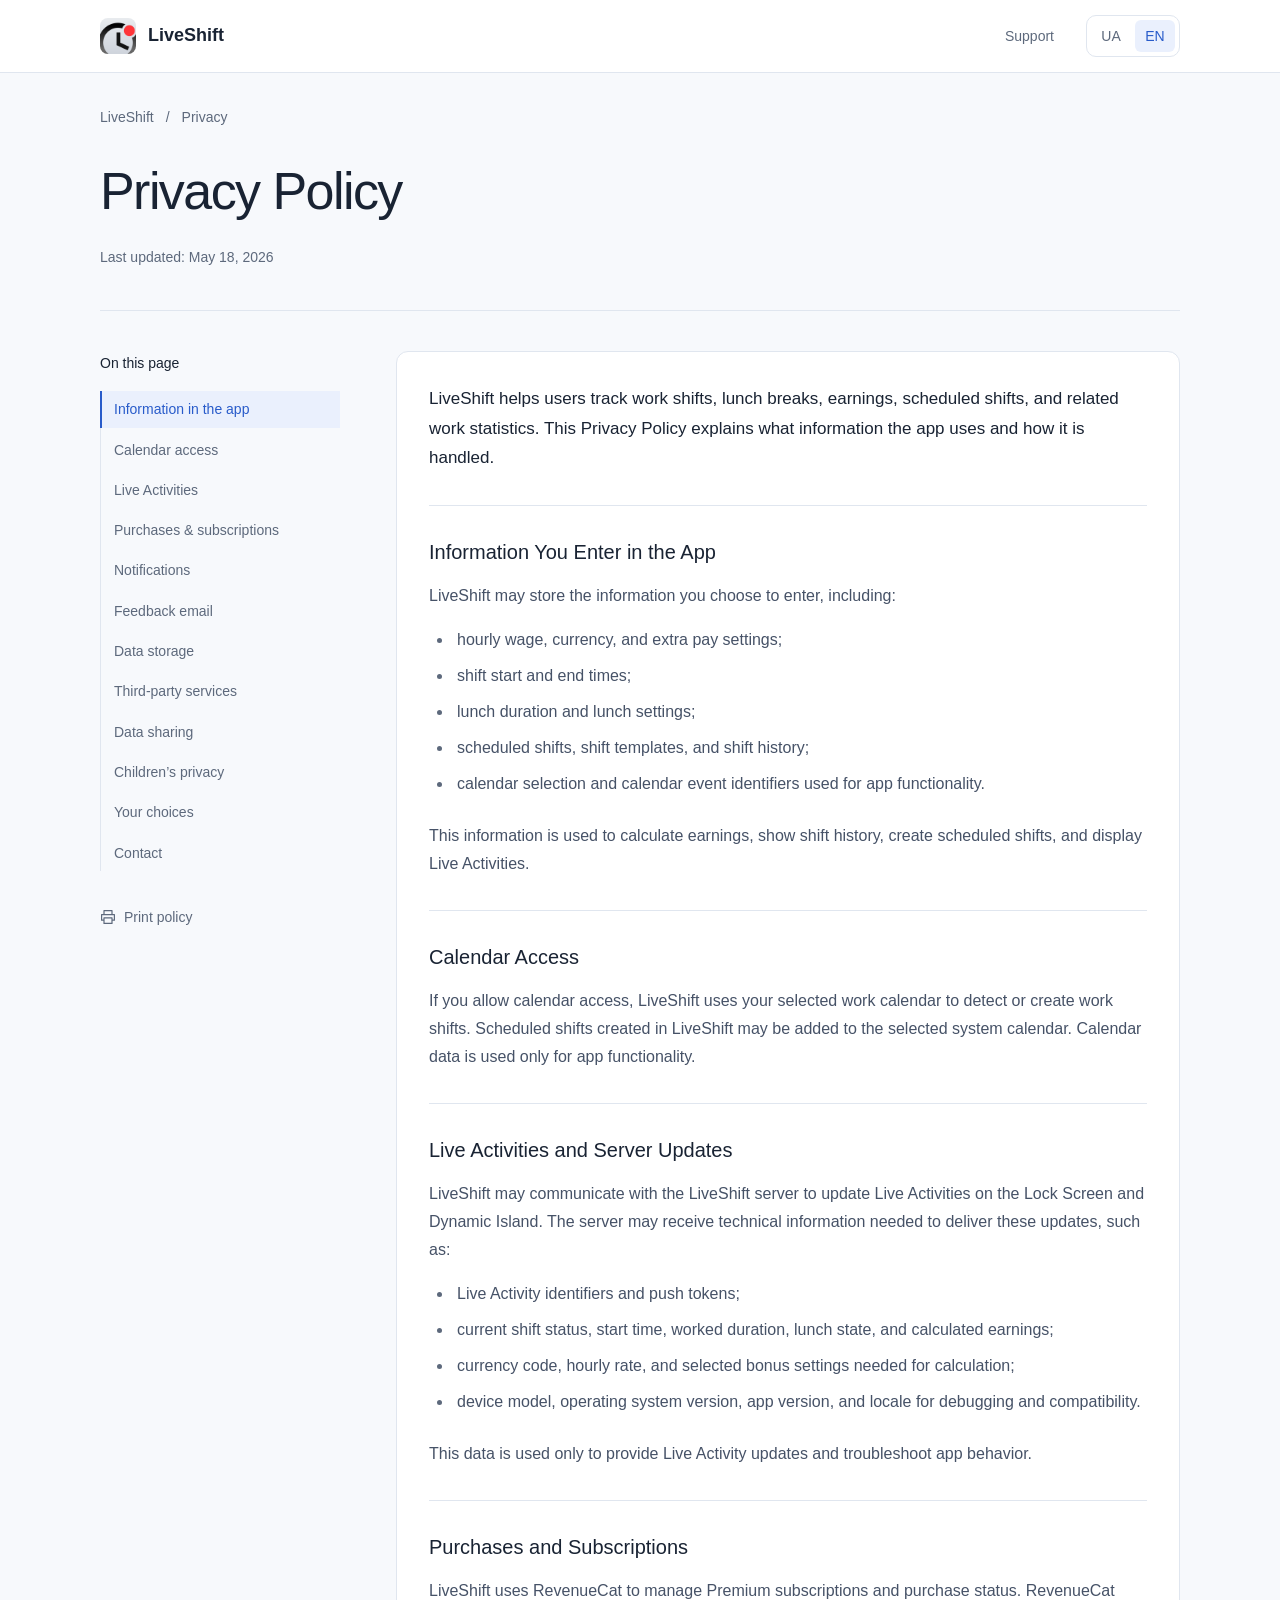
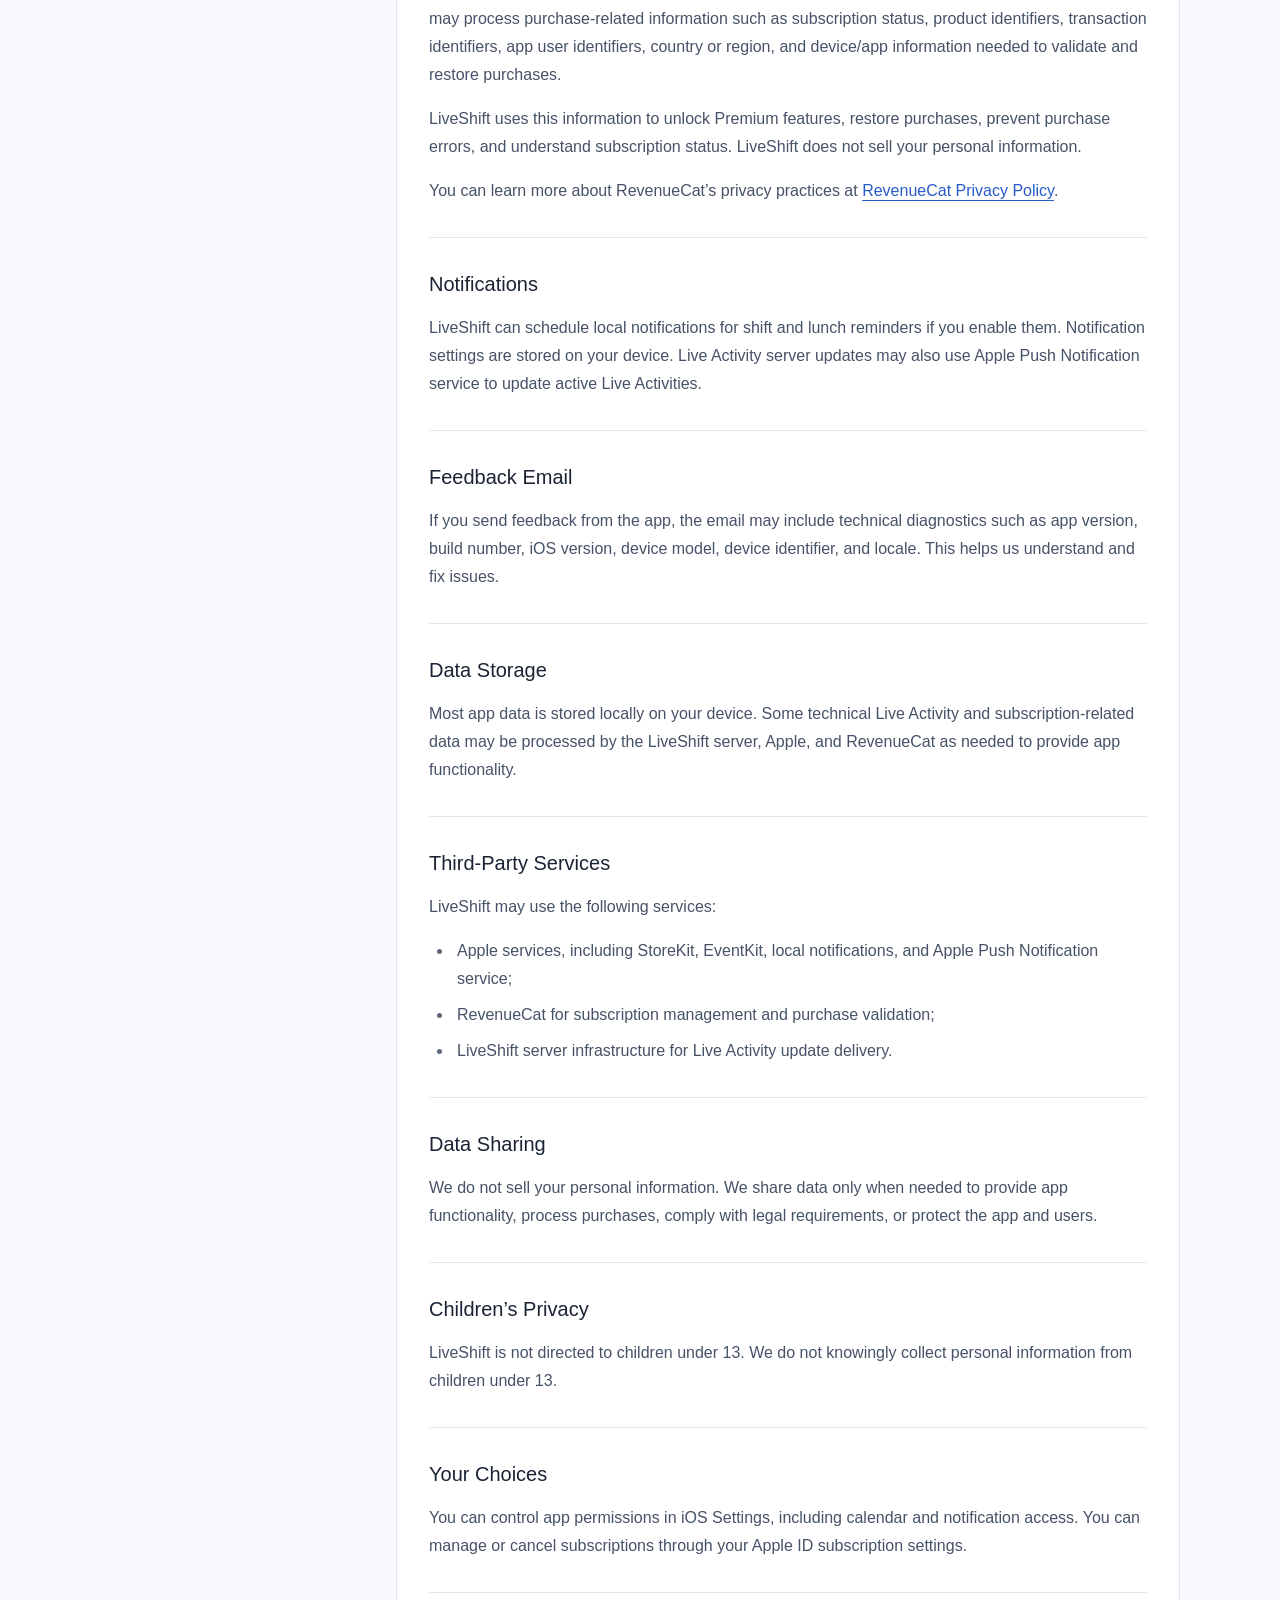
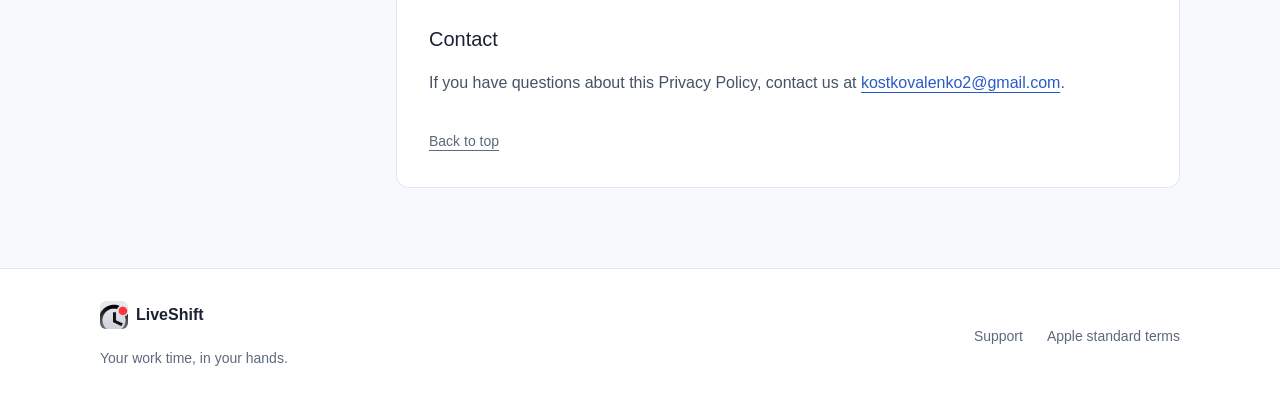
==== commit 7a69ca3b: "Polish privacy policy design with Unslop: calmer typography and consistent spacing" ====
--- a/privacy-policy-en.html
+++ b/privacy-policy-en.html
@@ -12,17 +12,16 @@
 <body id="top">
 <a class="skip" href="#policy">Skip to policy</a>
 <header class="header"><div class="header-inner">
- <a class="brand" href="index.html" aria-label="LiveShift"><img src="app-icon.png" width="38" height="38" alt=""><span>LiveShift</span></a>
+ <a class="brand" href="index.html" aria-label="LiveShift"><img src="app-icon.png" width="36" height="36" alt=""><span>LiveShift</span></a>
  <div class="header-right"><a class="support" href="mailto:kostkovalenko2@gmail.com">Support</a><nav class="language" aria-label="Language"><a href="privacy-policy-uk.html" lang="uk" hreflang="uk" >UA</a><a href="privacy-policy-en.html" lang="en" hreflang="en" aria-current="page" >EN</a></nav></div>
 </div></header>
 <main class="wrap">
  <div class="breadcrumb"><span>LiveShift</span><span class="divider">/</span><span>Privacy</span></div>
  <div class="hero">
-  <div class="hero-copy"><p class="eyebrow">YOUR DATA. YOUR CHOICE.</p><h1>Privacy Policy</h1><p class="updated"><span class="calendar-icon" aria-hidden="true"></span>Last updated: May 18, 2026</p></div>
-  <div class="hero-symbol" aria-hidden="true"><svg viewBox="0 0 120 120" fill="none"><path d="M60 13c13 10 26 14 38 16v29c0 24-15 39-38 50-23-11-38-26-38-50V29c12-2 25-6 38-16Z" stroke="currentColor" stroke-width="3"/><rect x="45" y="51" width="30" height="25" rx="6" stroke="currentColor" stroke-width="3"/><path d="M51 51v-8a9 9 0 0 1 18 0v8M60 61v6" stroke="currentColor" stroke-width="3" stroke-linecap="round"/></svg></div>
+  <div class="hero-copy"><h1>Privacy Policy</h1><p class="updated">Last updated: May 18, 2026</p></div>
  </div>
  <div class="document-layout">
-  <aside><div class="sidebar"><p class="toc-title">On this page</p><nav class="toc" aria-label="On this page"><a href="#information">Information in the app</a><a href="#calendar">Calendar access</a><a href="#live-activities">Live Activities</a><a href="#purchases">Purchases &amp; subscriptions</a><a href="#notifications">Notifications</a><a href="#feedback">Feedback email</a><a href="#storage">Data storage</a><a href="#services">Third-party services</a><a href="#sharing">Data sharing</a><a href="#children">Children’s privacy</a><a href="#choices">Your choices</a><a href="#contact">Contact</a></nav><button class="print" type="button"><svg viewBox="0 0 20 20" fill="none" aria-hidden="true"><path d="M5 7V2h10v5M5 14H2V7h16v7h-3M5 11h10v7H5z" stroke="currentColor" stroke-width="1.4" stroke-linejoin="round"/></svg>Print policy</button></div></aside>
+  <aside><div class="sidebar"><p class="toc-title">On this page</p><nav class="toc" aria-label="On this page"><a href="#information">Information in the app</a><a href="#calendar">Calendar access</a><a href="#live-activities">Live Activities</a><a href="#purchases">Purchases &amp; subscriptions</a><a href="#notifications">Notifications</a><a href="#feedback">Feedback email</a><a href="#storage">Data storage</a><a href="#services">Third-party services</a><a href="#sharing">Data sharing</a><a href="#children">Children’s privacy</a><a href="#choices">Your choices</a><a href="#contact">Contact</a></nav><button class="print" type="button"><svg viewBox="0 0 20 20" fill="none" aria-hidden="true"><path d="M5 7V2h10v5M5 14H2V7h16v7h-3M5 11h10v7H5z" stroke="currentColor" stroke-width="1.5" stroke-linejoin="round"/></svg>Print policy</button></div></aside>
   <article id="policy"><div class="intro"><p>LiveShift helps users track work shifts, lunch breaks, earnings, scheduled shifts, and related work statistics. This Privacy Policy explains what information the app uses and how it is handled.</p>
 
       </div><section id="information"><h2>Information You Enter in the App</h2>
--- a/style.css
+++ b/style.css
@@ -1,8 +1,121 @@
-:root{color-scheme:light;--bg:#f7f9fc;--paper:#fff;--ink:#192333;--muted:#5d697c;--line:#e0e6ef;--blue:#285bca;--pale:#eaf0fd;--active:#dce7ff;--shadow:0 8px 28px #16244305}
-*{box-sizing:border-box}html{scroll-behavior:smooth;scroll-padding-top:110px}body{margin:0;background:var(--bg);color:var(--ink);font-family:-apple-system,BlinkMacSystemFont,"Segoe UI",sans-serif;font-size:1rem;line-height:1.65;-webkit-font-smoothing:antialiased}a{color:var(--blue);text-underline-offset:4px}button,a{-webkit-tap-highlight-color:transparent}a:focus-visible,button:focus-visible{outline:3px solid var(--blue);outline-offset:5px;border-radius:4px}.skip{position:fixed;top:-70px;left:20px;padding:10px 20px;background:var(--paper);z-index:100}.skip:focus{top:10px}.header{position:sticky;top:0;background:var(--paper);border-bottom:1px solid var(--line);z-index:10}.header-inner,.wrap,.footer-inner{max-width:1160px;padding-inline:40px;margin:auto}.header-inner{height:88px;display:flex;align-items:center;justify-content:space-between}.brand{display:inline-flex;align-items:center;gap:11px;text-decoration:none;color:var(--ink);font-size:1.35rem;font-weight:700;letter-spacing:-.045em}.brand img{border-radius:10px}.header-right{display:flex;align-items:center;gap:30px}.support{font-size:.9rem;color:var(--muted);text-decoration:none}.support:hover{color:var(--blue)}.language{display:flex;gap:3px;border:1px solid var(--line);padding:4px;border-radius:10px;background:var(--bg)}.language a{font-size:.875rem;padding:4px 10px;text-decoration:none;color:var(--muted);border-radius:6px;font-weight:600}.language a[aria-current]{background:var(--paper);color:var(--blue);box-shadow:0 1px 4px #18243b12}.breadcrumb{display:flex;align-items:center;gap:13px;font-size:.875rem;color:var(--muted);padding-top:35px}.breadcrumb .divider{color:#a8b3c2}.hero{display:flex;justify-content:space-between;align-items:center;padding:48px 0 51px;border-bottom:1px solid var(--line);gap:35px}.hero-copy{max-width:790px}.eyebrow{font-size:.75rem;font-weight:700;letter-spacing:.16em;color:var(--blue);margin:0 0 20px}h1{font-size:clamp(2.6rem,5vw,4rem);font-weight:650;letter-spacing:-.055em;line-height:1.08;margin:0 0 27px;max-width:760px}.updated{display:flex;align-items:center;gap:9px;color:var(--muted);font-size:.875rem;margin:0}.calendar-icon{width:15px;height:14px;border:1.3px solid currentColor;border-radius:3px;position:relative}.calendar-icon:before{content:"";position:absolute;left:0;right:0;top:3px;border-top:1.3px solid currentColor}.hero-symbol{flex:0 0 140px;height:150px;display:grid;place-items:center;background:var(--pale);border-radius:38px;color:var(--blue);transform:rotate(5deg)}.hero-symbol svg{width:93px;height:93px;transform:rotate(-5deg)}.document-layout{display:grid;grid-template-columns:240px minmax(0,1fr);gap:62px;padding:48px 0 80px}.sidebar{position:sticky;top:122px}.toc-title{margin:0 0 18px;color:var(--ink);font-size:.875rem;font-weight:650}.toc{display:flex;flex-direction:column;border-left:1px solid var(--line);gap:1px}.toc a{display:block;padding:8px 14px;color:var(--muted);font-size:.875rem;line-height:1.45;text-decoration:none;border-left:2px solid transparent;margin-left:-1px;transition:background .15s,color .15s}.toc a:hover{background:var(--pale);color:var(--blue)}.toc a[aria-current]{color:var(--blue);border-left-color:var(--blue);background:var(--pale);font-weight:550}.print{display:inline-flex;align-items:center;gap:9px;margin:26px 0 0;padding:9px 0;background:none;border:0;color:var(--muted);font:inherit;font-size:.875rem;cursor:pointer}.print:hover{color:var(--blue)}.print svg{width:17px;height:17px}article{min-width:0;background:var(--paper);padding:34px 38px 30px;border:1px solid var(--line);border-radius:18px;box-shadow:var(--shadow)}.intro{font-size:1.075rem;line-height:1.8;color:var(--ink);padding-bottom:28px;border-bottom:1px solid var(--line)}p{margin:0 0 16px}p:last-child{margin-bottom:0}section{padding-top:31px;scroll-margin-top:20px}section+section{margin-top:30px;border-top:1px solid var(--line)}h2{font-size:1.35rem;line-height:1.35;letter-spacing:-.025em;font-weight:650;margin:0 0 17px}article section p,article li{color:var(--muted)}ul{padding-left:22px;margin:16px 0 20px}li{padding-left:3px;margin:10px 0}li::marker{color:#7b96c0}article a{overflow-wrap:anywhere}.back-top{display:inline-block;font-size:.875rem;margin-top:34px;color:var(--muted)}footer{border-top:1px solid var(--line);background:var(--paper)}.footer-inner{display:flex;justify-content:space-between;gap:25px;padding-block:34px}.footer-brand{font-size:1.1rem}.footer-brand img{border-radius:7px}.footer-inner p{color:var(--muted);font-size:.875rem;margin:7px 0 0}.footer-links{display:flex;gap:25px;align-items:center;font-size:.875rem}.footer-links a{text-decoration:none;color:var(--muted)}.footer-links a:hover{color:var(--blue)}
-@media(min-width:1000px){html[lang=uk] h1{max-width:700px}html[lang=uk] .hero-copy{max-width:760px}}
-@media(max-width:1000px){.document-layout{grid-template-columns:205px minmax(0,1fr);gap:30px}.header-inner,.wrap,.footer-inner{padding-inline:28px}article{padding:28px}.hero-symbol{flex-basis:110px;height:120px;border-radius:29px}.hero-symbol svg{width:75px;height:75px}}
-@media(max-width:760px){.header-inner{height:72px}.header-inner,.wrap,.footer-inner{padding-inline:20px}.header-right{gap:15px}.brand{font-size:1.2rem}.brand img{width:33px;height:33px}.support{display:none}.breadcrumb{padding-top:24px;font-size:.8rem}.hero{padding:35px 0 32px;gap:15px}.hero-copy{width:100%}h1{font-size:clamp(2.3rem,8.7vw,3.5rem);margin-bottom:22px;overflow-wrap:normal}.hero-symbol{display:none}.eyebrow{font-size:.7rem;margin-bottom:16px}.updated{font-size:.8rem}.document-layout{display:block;padding:25px 0 45px}.sidebar{position:static;padding:17px 0 24px}.toc-title{margin-bottom:12px}.toc{display:grid;grid-template-columns:1fr 1fr;border:0;gap:4px 8px}.toc a{border:1px solid var(--line);background:var(--paper);border-radius:7px;margin:0;padding:9px 10px;font-size:.8rem}.toc a[aria-current]{border-color:var(--blue)}.print{margin:14px 0 0}.intro{font-size:1rem}article{padding:25px 21px;border-radius:14px}h2{font-size:1.24rem}section{padding-top:26px}section+section{margin-top:25px}.footer-inner{flex-direction:column;padding-block:28px}.footer-links{gap:20px;flex-wrap:wrap}}
-@media(prefers-color-scheme:dark){:root{color-scheme:dark;--bg:#101620;--paper:#171f2c;--ink:#edf2fc;--muted:#b2bed1;--line:#303b4d;--blue:#91b4ff;--pale:#202e49;--active:#2c4168}li::marker{color:#8ba5ce}}
-@media(prefers-reduced-motion:reduce){html{scroll-behavior:auto}*{transition:none!important}}
-@media print{body{background:white;color:#111}.header,.breadcrumb,.hero-symbol,aside,.back-top,footer,.skip{display:none}.wrap{max-width:100%;padding:0}.hero{padding:0 0 22px}.document-layout{display:block;padding-top:20px}article{border:0;padding:0;box-shadow:none}.intro,article section p,article li,.updated{color:#333}h1{font-size:30pt}h2{break-after:avoid}section{break-inside:auto}a{color:#111}section+section{margin-top:20px}.eyebrow{color:#333}html{scroll-padding-top:0}}
+/* Guided by Unslop by Damir Sokolovsky (@heydamir).
+   https://heydamir.design/unslop — CC BY 4.0. */
+:root {
+  color-scheme: light;
+  --bg: #f7f9fc;
+  --paper: #fff;
+  --ink: #192333;
+  --secondary: #465267;
+  --muted: #5d697c;
+  --line: #e0e6ef;
+  --blue: #285bca;
+  --pale: #eaf0fd;
+  --ease: cubic-bezier(.22, 1, .36, 1);
+}
+* { box-sizing: border-box; }
+html { scroll-behavior: smooth; scroll-padding-top: 104px; }
+body { margin: 0; background: var(--bg); color: var(--ink); font: 400 1rem/1.75 -apple-system, BlinkMacSystemFont, "Segoe UI", sans-serif; -webkit-font-smoothing: antialiased; }
+a { color: var(--blue); text-underline-offset: 4px; }
+a, button { -webkit-tap-highlight-color: transparent; }
+a:focus-visible, button:focus-visible { outline: 2px solid var(--blue); outline-offset: 4px; border-radius: 4px; }
+.skip { position: fixed; top: -80px; left: 24px; padding: 8px 16px; background: var(--paper); z-index: 100; }
+.skip:focus { top: 12px; }
+.header { position: sticky; top: 0; z-index: 10; background: var(--paper); border-bottom: 1px solid var(--line); }
+.header-inner, .wrap, .footer-inner { max-width: 1160px; margin-inline: auto; padding-inline: 40px; }
+.header-inner { height: 72px; display: flex; align-items: center; justify-content: space-between; }
+.brand { display: inline-flex; align-items: center; gap: 12px; color: var(--ink); font-size: 1.125rem; font-weight: 600; text-decoration: none; }
+.brand img { border-radius: 8px; }
+.header-right { display: flex; align-items: center; gap: 32px; }
+.support { font-size: .875rem; color: var(--muted); text-decoration: none; }
+.support:hover { color: var(--blue); }
+.language { display: flex; padding: 4px; gap: 4px; border: 1px solid var(--line); border-radius: 10px; }
+.language a { display: grid; place-items: center; min-width: 40px; min-height: 32px; padding-inline: 8px; border-radius: 6px; font-size: .875rem; font-weight: 500; color: var(--muted); text-decoration: none; }
+.language a[aria-current] { color: var(--blue); background: var(--pale); }
+.breadcrumb { display: flex; align-items: center; gap: 12px; padding-top: 32px; color: var(--muted); font-size: .875rem; }
+.hero { padding-block: 32px 40px; border-bottom: 1px solid var(--line); }
+.hero-copy { max-width: 880px; }
+h1 { max-width: 880px; margin: 0 0 24px; font-size: clamp(2.25rem, 4.2vw, 3.25rem); font-weight: 500; line-height: 1.15; letter-spacing: -.03em; }
+.updated { margin: 0; color: var(--muted); font-size: .875rem; font-variant-numeric: tabular-nums; }
+.document-layout { display: grid; grid-template-columns: 240px minmax(0, 1fr); gap: 56px; padding-block: 40px 80px; }
+.sidebar { position: sticky; top: 104px; }
+.toc-title { margin: 0 0 16px; font-size: .875rem; font-weight: 500; }
+.toc { display: flex; flex-direction: column; gap: 4px; border-left: 1px solid var(--line); }
+.toc a { display: flex; align-items: center; min-height: 36px; padding: 8px 12px; margin-left: -1px; border-left: 2px solid transparent; color: var(--muted); font-size: .875rem; line-height: 1.45; text-decoration: none; transition: color 160ms var(--ease), background-color 160ms var(--ease), border-color 160ms var(--ease); }
+.toc a:hover { color: var(--blue); background: var(--pale); }
+.toc a[aria-current] { color: var(--blue); background: var(--pale); border-left-color: var(--blue); font-weight: 500; }
+.print { display: inline-flex; align-items: center; gap: 8px; min-height: 44px; padding: 8px 0; margin-top: 24px; background: none; border: 0; color: var(--muted); font: inherit; font-size: .875rem; cursor: pointer; }
+.print:hover { color: var(--blue); }
+.print svg { width: 16px; height: 16px; }
+article { min-width: 0; padding: 32px; background: var(--paper); border: 1px solid var(--line); border-radius: 12px; }
+.intro { padding-bottom: 32px; border-bottom: 1px solid var(--line); font-size: 1.0625rem; color: var(--ink); }
+p { margin: 0 0 16px; }
+p:last-child { margin-bottom: 0; }
+section { padding-top: 32px; scroll-margin-top: 16px; }
+section + section { margin-top: 32px; border-top: 1px solid var(--line); }
+h2 { margin: 0 0 16px; font-size: 1.25rem; font-weight: 500; line-height: 1.4; }
+article section p, article li { color: var(--secondary); }
+ul { margin: 16px 0 24px; padding-left: 24px; }
+li { padding-left: 4px; margin-block: 8px; }
+li::marker { color: var(--muted); }
+article a { overflow-wrap: anywhere; }
+.back-top { display: inline-block; margin-top: 32px; color: var(--muted); font-size: .875rem; }
+footer { border-top: 1px solid var(--line); background: var(--paper); }
+.footer-inner { display: flex; justify-content: space-between; align-items: center; gap: 24px; padding-block: 32px; }
+.footer-brand { font-size: 1rem; gap: 8px; }
+.footer-brand img { border-radius: 6px; }
+.footer-inner p { margin: 8px 0 0; color: var(--muted); font-size: .875rem; }
+.footer-links { display: flex; align-items: center; gap: 24px; font-size: .875rem; }
+.footer-links a { color: var(--muted); text-decoration: none; }
+.footer-links a:hover { color: var(--blue); }
+@media (max-width: 1000px) {
+  .header-inner, .wrap, .footer-inner { padding-inline: 32px; }
+  .document-layout { grid-template-columns: 208px minmax(0, 1fr); gap: 32px; }
+  article { padding: 24px; }
+}
+@media (max-width: 760px) {
+  .header-inner, .wrap, .footer-inner { padding-inline: 24px; }
+  .brand { gap: 8px; }
+  .brand img { width: 32px; height: 32px; }
+  .header-right { gap: 16px; }
+  .support { display: none; }
+  .breadcrumb { padding-top: 24px; }
+  .hero { padding-block: 24px 32px; }
+  h1 { font-size: clamp(1.875rem, 6.8vw, 2.75rem); letter-spacing: -.02em; overflow-wrap: anywhere; }
+  .document-layout { display: block; padding-block: 24px 48px; }
+  .sidebar { position: static; padding-bottom: 24px; }
+  .toc-title { margin-bottom: 12px; }
+  .toc { display: grid; grid-template-columns: 1fr 1fr; gap: 4px 8px; border: 0; }
+  .toc a { margin: 0; min-height: 44px; padding: 8px; border-radius: 4px; }
+  .print { margin-top: 16px; }
+  article { padding: 24px; }
+  .intro { font-size: 1rem; }
+  h2 { font-size: 1.125rem; }
+  .footer-inner { align-items: flex-start; flex-direction: column; padding-block: 24px; }
+  .footer-links { flex-wrap: wrap; gap: 16px; }
+}
+@media (max-width: 380px) {
+  .header-inner, .wrap, .footer-inner { padding-inline: 16px; }
+  article { padding: 16px; }
+  .brand { font-size: 1rem; }
+  .language a { min-width: 36px; }
+}
+@media (prefers-color-scheme: dark) {
+  :root { color-scheme: dark; --bg: #101620; --paper: #171f2c; --ink: #edf2fc; --secondary: #c5cede; --muted: #a9b6cb; --line: #303b4d; --blue: #91b4ff; --pale: #202e49; }
+}
+@media (prefers-reduced-motion: reduce) {
+  html { scroll-behavior: auto; }
+  * { transition: none !important; }
+}
+@media print {
+  body { background: white; color: #111; }
+  .header, .breadcrumb, aside, .back-top, footer, .skip { display: none; }
+  .wrap { max-width: 100%; padding: 0; }
+  .hero { padding: 0 0 24px; }
+  .document-layout { display: block; padding-top: 24px; }
+  article { border: 0; padding: 0; }
+  .intro, article section p, article li, .updated { color: #333; }
+  h1 { font-size: 30pt; }
+  h2 { break-after: avoid; }
+  a { color: #111; }
+  html { scroll-padding-top: 0; }
+}
